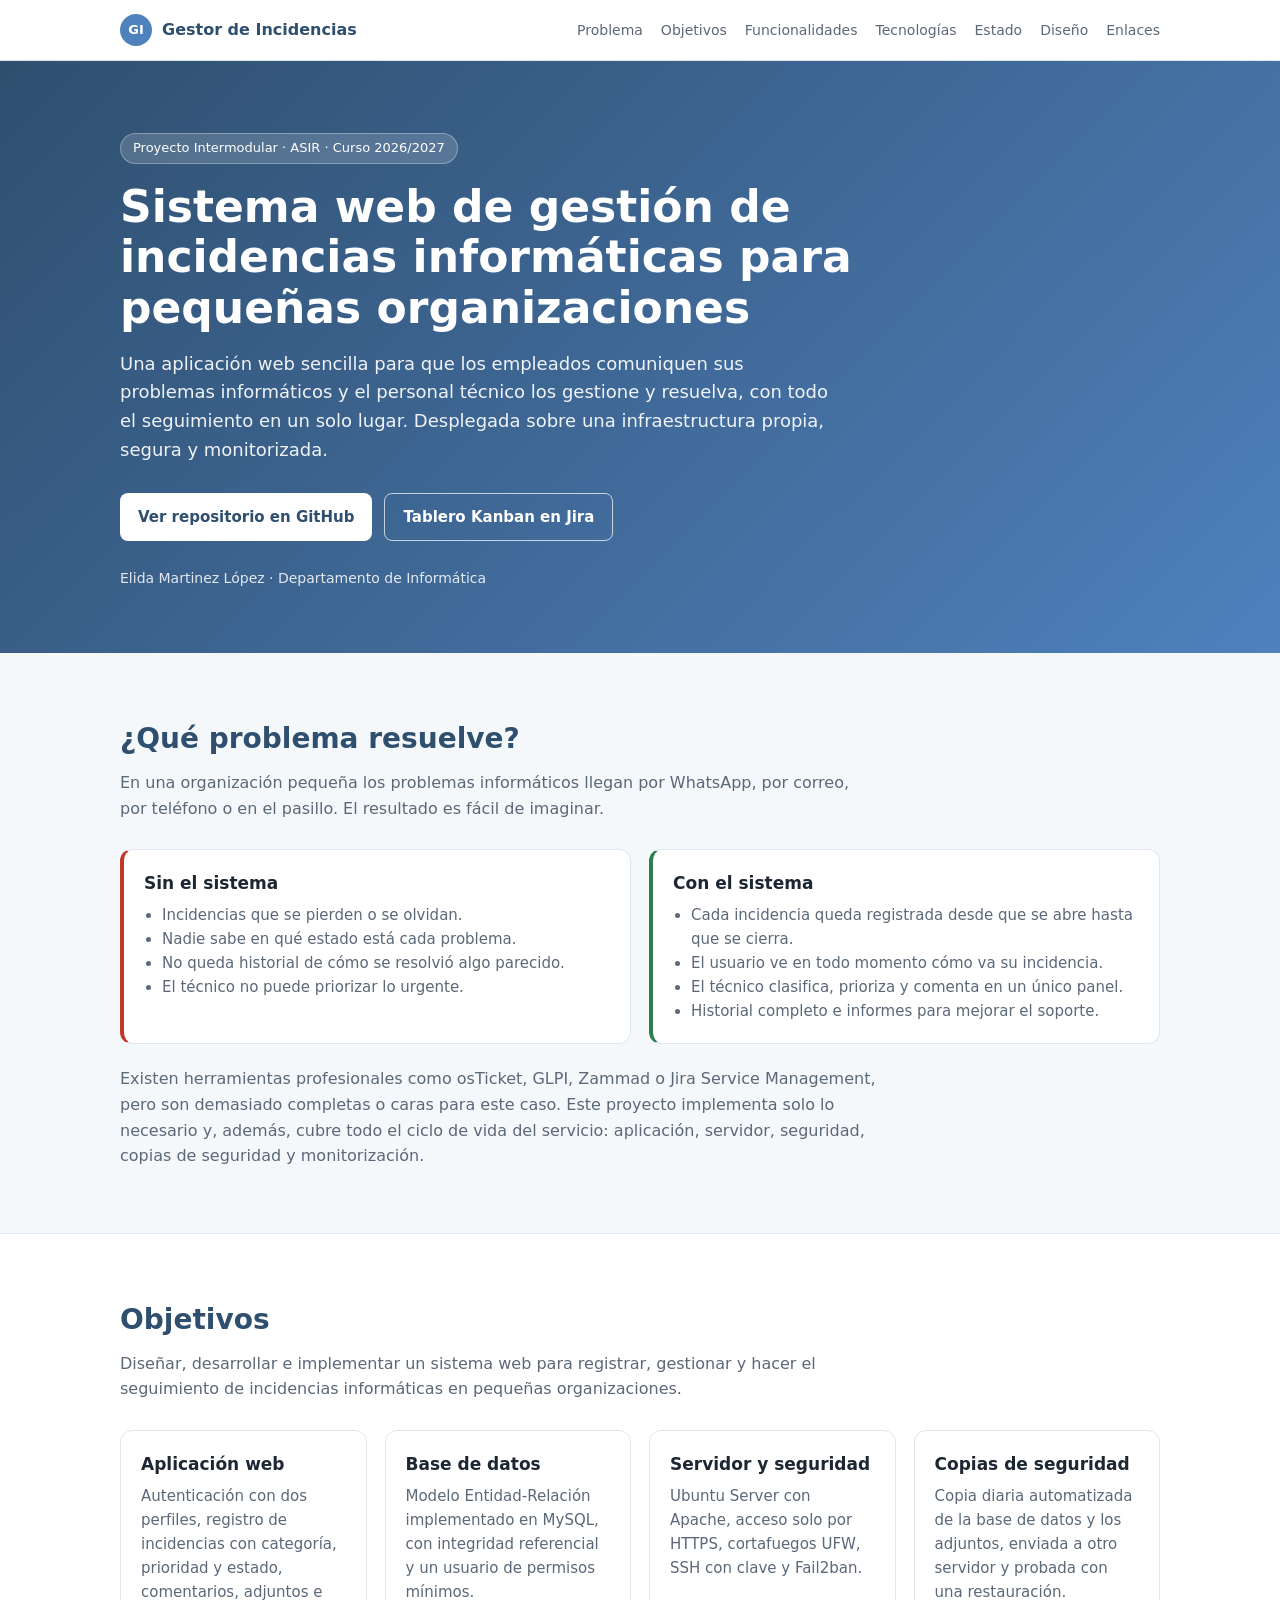
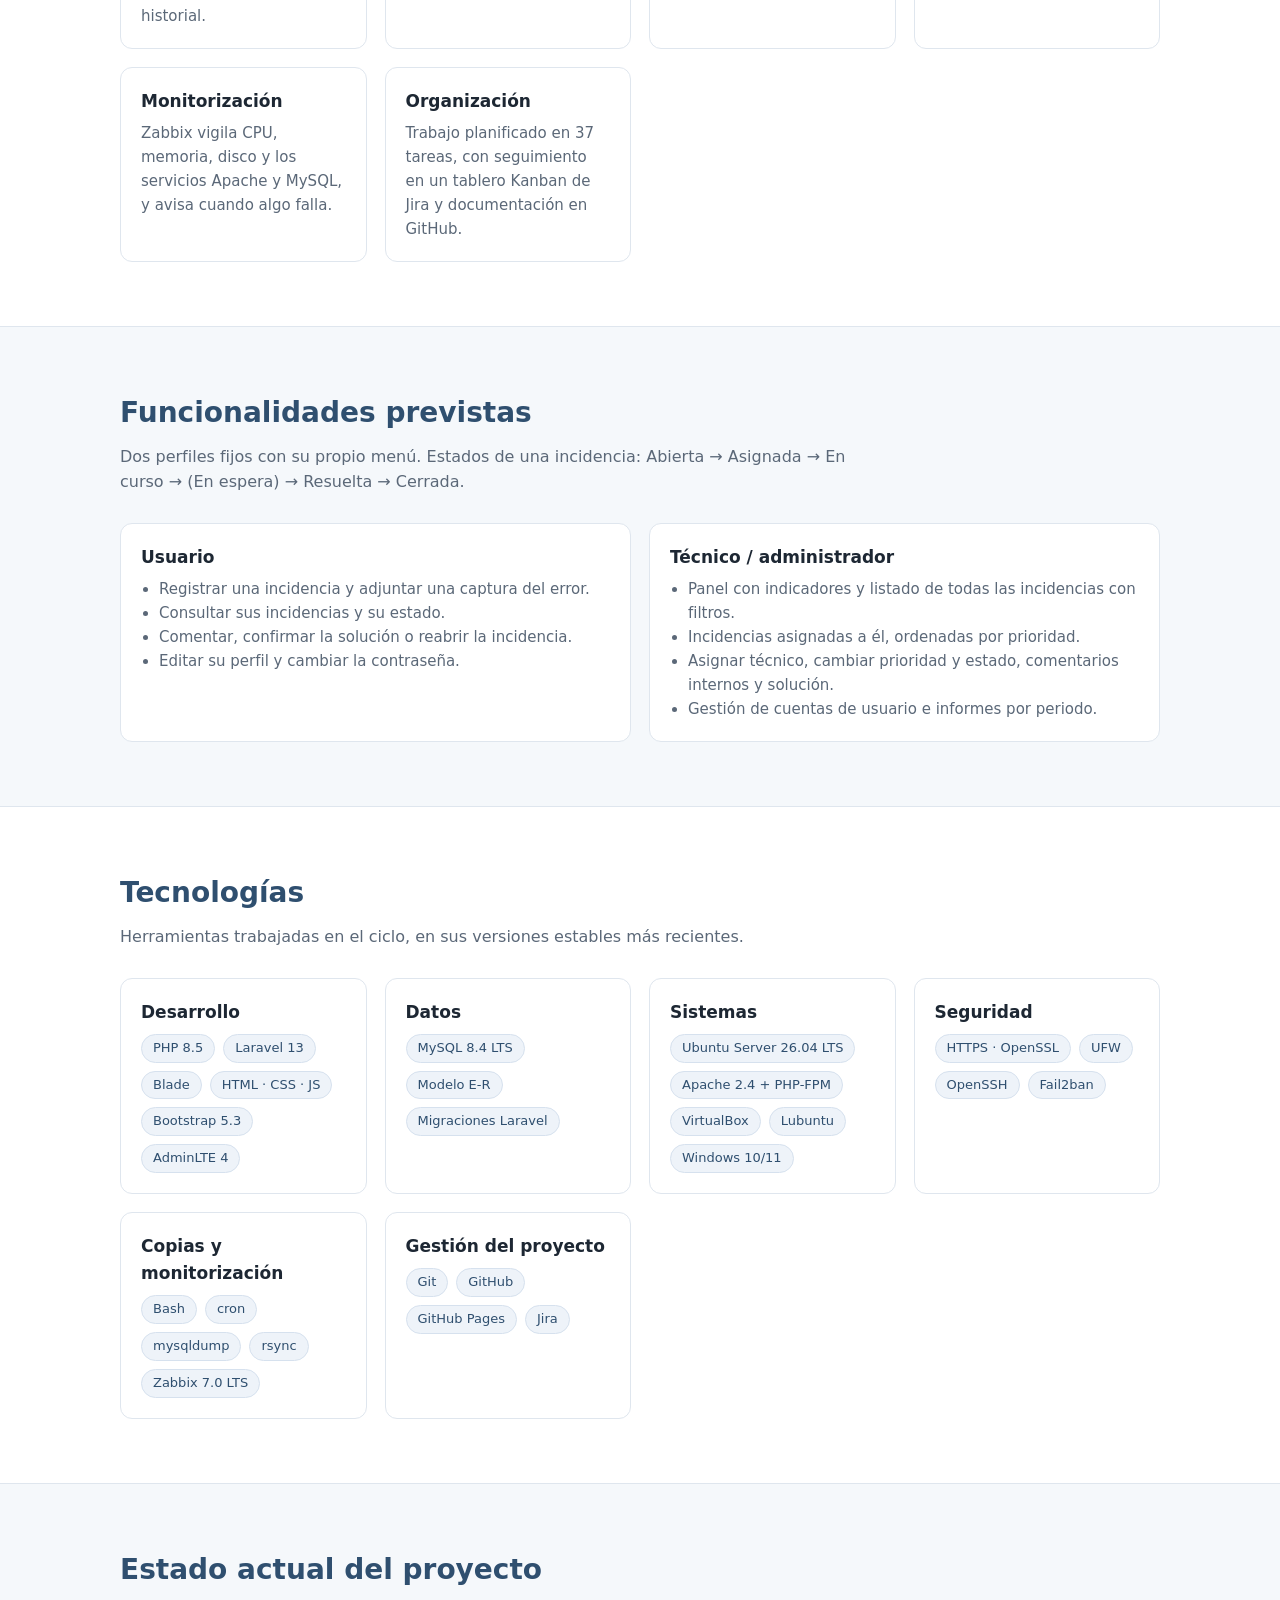
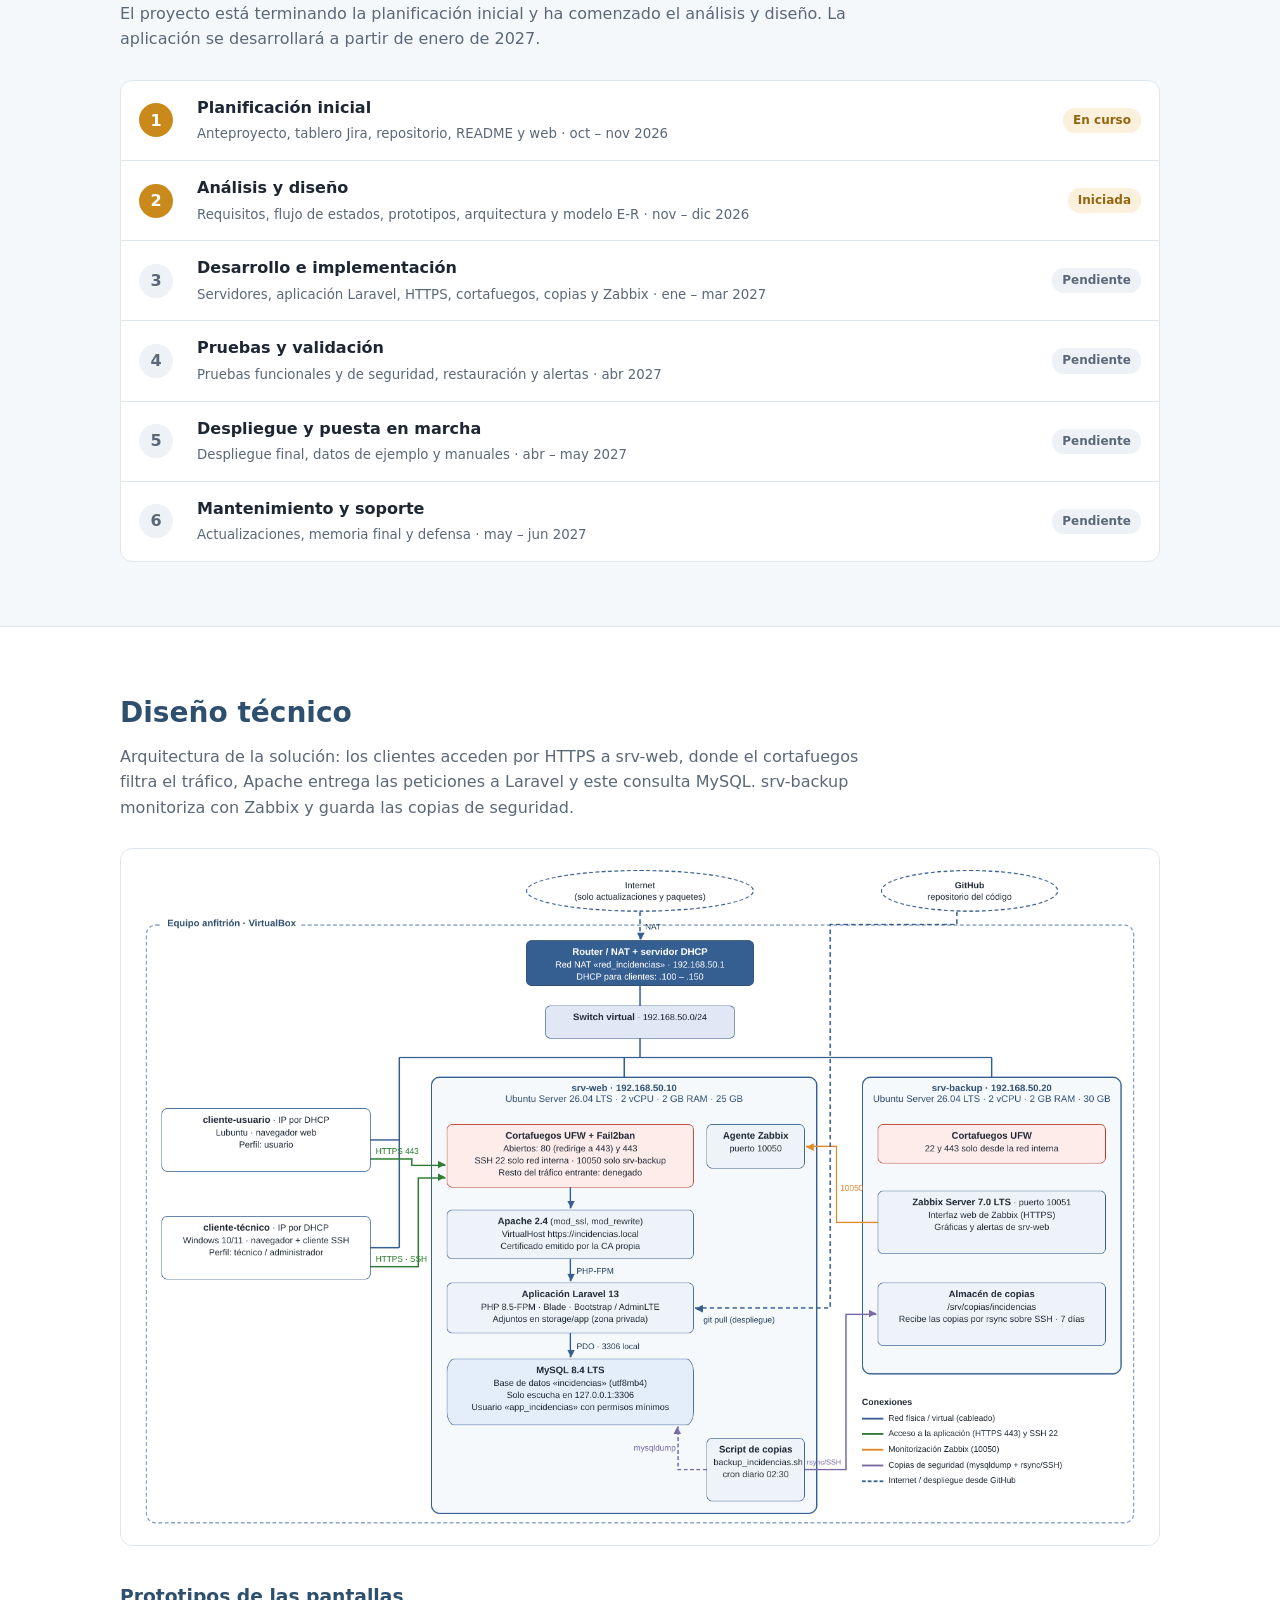
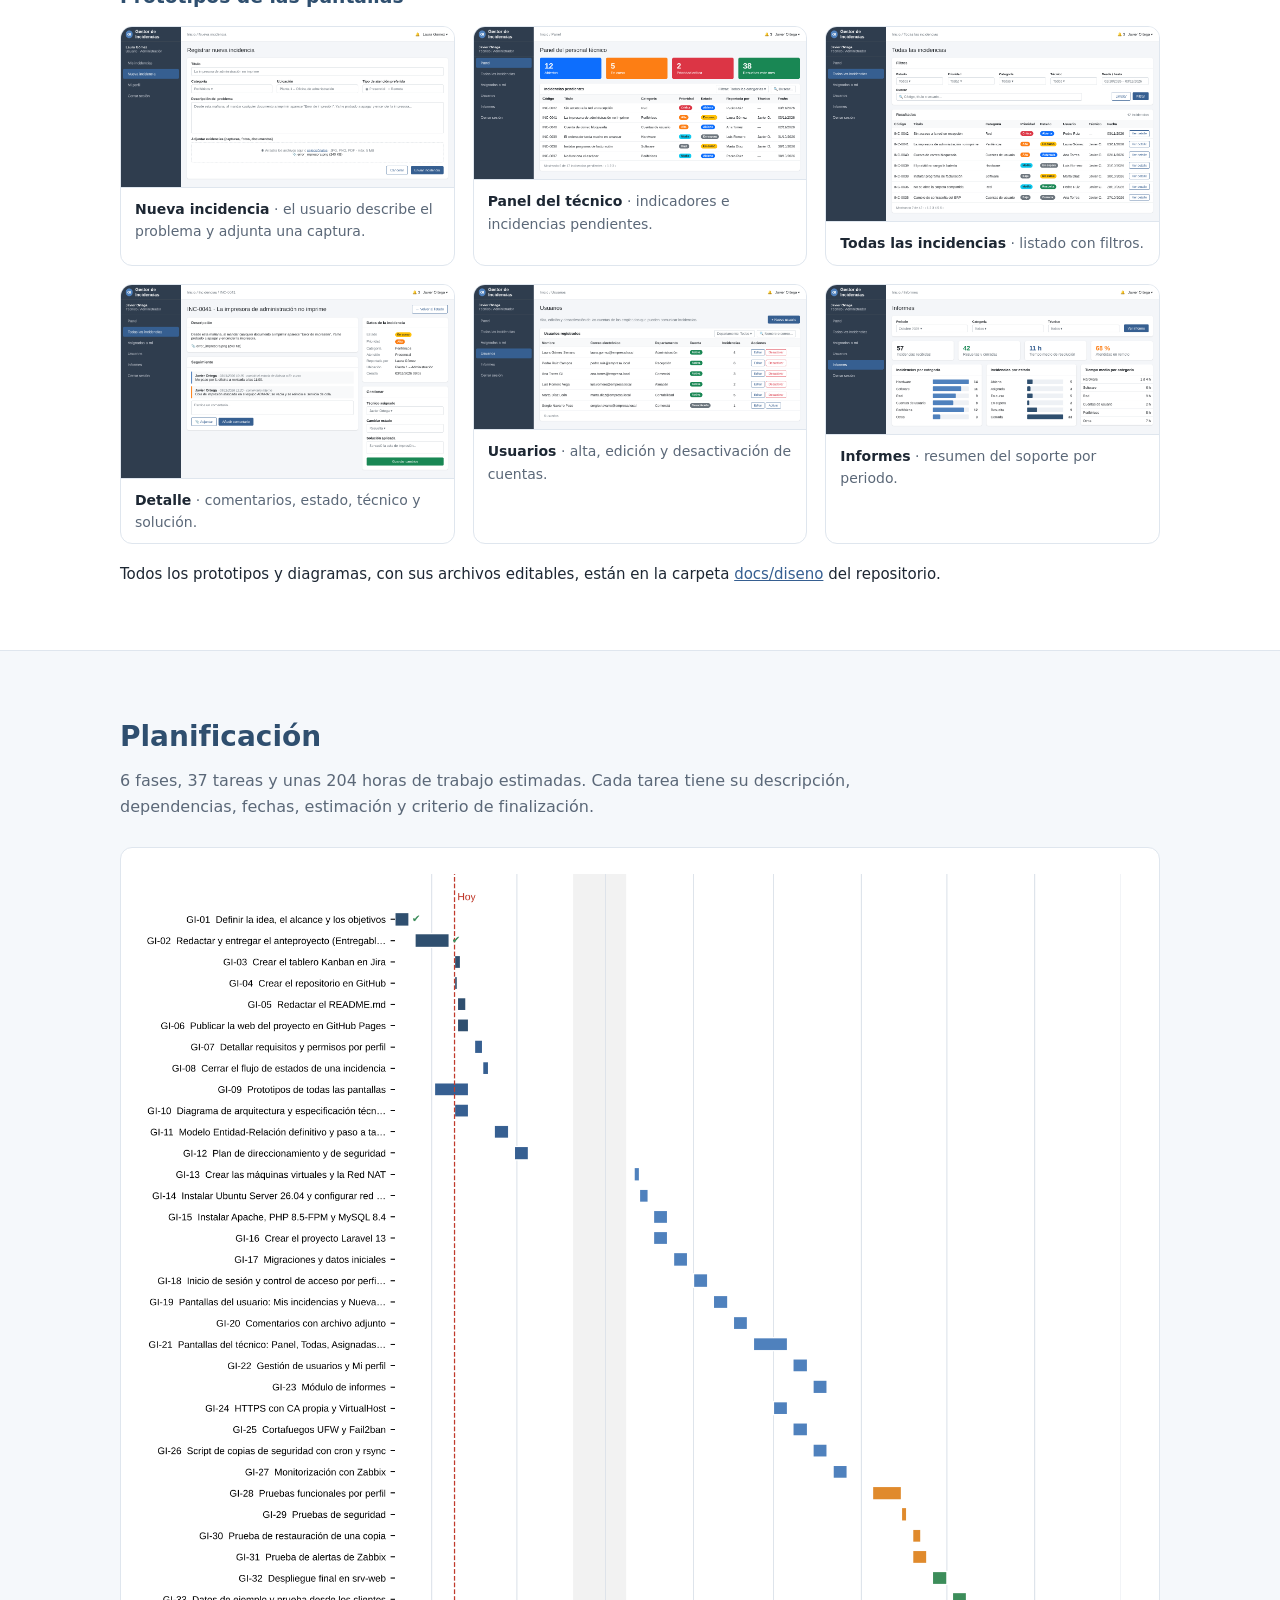
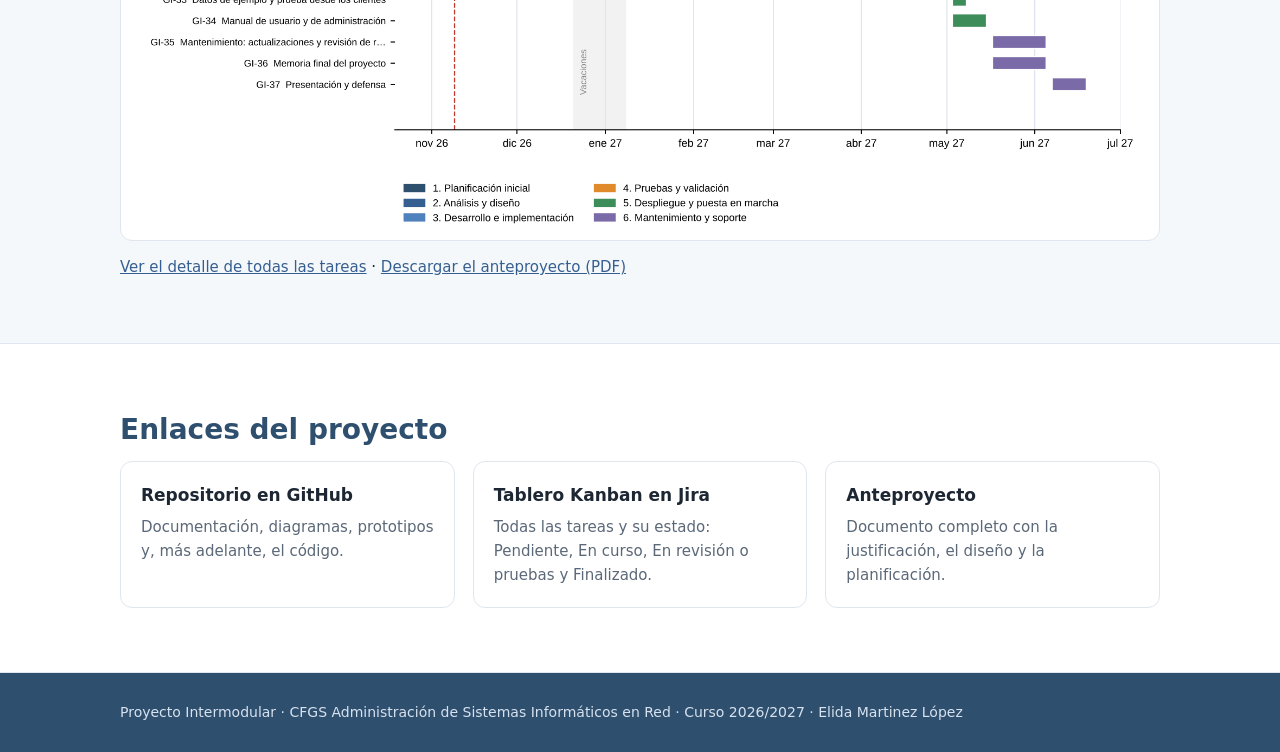
==== index.html @ 57946e58 "Documentación inicial del proyecto, README y página web" ====
<!doctype html>
<html lang="es">
<head>
<meta charset="utf-8">
<meta name="viewport" content="width=device-width, initial-scale=1">
<title>Gestor de Incidencias · Proyecto Intermodular ASIR</title>
<meta name="description" content="Sistema web de gestión de incidencias informáticas para pequeñas organizaciones. Proyecto Intermodular de ASIR de Elida Martinez López.">
<style>
:root{
  --ink:#1d2733; --muted:#5b6878; --line:#dfe6ee; --bg:#f5f8fb; --card:#fff;
  --brand:#2f4f6f; --brand2:#365f91; --accent:#4f81bd; --ok:#2e7d4f; --warn:#c98a1b;
}
*{box-sizing:border-box;margin:0;padding:0}
html{scroll-behavior:smooth}
body{font-family:"Segoe UI",system-ui,-apple-system,Roboto,Arial,sans-serif;color:var(--ink);background:var(--bg);line-height:1.6}
a{color:var(--brand2)}
.wrap{max-width:1080px;margin:0 auto;padding:0 20px}
header.top{position:sticky;top:0;z-index:10;background:rgba(255,255,255,.95);backdrop-filter:blur(6px);border-bottom:1px solid var(--line)}
header.top .wrap{display:flex;align-items:center;justify-content:space-between;height:60px;gap:16px}
.logo{display:flex;align-items:center;gap:10px;font-weight:700;color:var(--brand);text-decoration:none}
.logo span{width:32px;height:32px;border-radius:50%;background:var(--accent);color:#fff;display:grid;place-items:center;font-size:13px}
nav a{color:var(--muted);text-decoration:none;font-size:14px;margin-left:18px}
nav a:hover{color:var(--brand2)}
.hero{background:linear-gradient(135deg,var(--brand),var(--accent));color:#fff;padding:72px 0 64px}
.hero .tag{display:inline-block;background:rgba(255,255,255,.16);border:1px solid rgba(255,255,255,.3);padding:4px 12px;border-radius:20px;font-size:13px;margin-bottom:18px}
.hero h1{font-size:clamp(28px,4.5vw,44px);line-height:1.15;max-width:800px}
.hero p{font-size:18px;opacity:.92;max-width:720px;margin-top:16px}
.btns{display:flex;flex-wrap:wrap;gap:12px;margin-top:28px}
.btn{display:inline-flex;align-items:center;gap:8px;padding:11px 18px;border-radius:8px;font-weight:600;text-decoration:none;font-size:15px}
.btn.w{background:#fff;color:var(--brand)}
.btn.o{border:1.5px solid rgba(255,255,255,.7);color:#fff}
.meta{margin-top:26px;font-size:14px;opacity:.85}
section{padding:64px 0}
section.alt{background:#fff;border-top:1px solid var(--line);border-bottom:1px solid var(--line)}
h2{font-size:28px;color:var(--brand);margin-bottom:8px}
.lead{color:var(--muted);max-width:760px;margin-bottom:28px}
.grid{display:grid;gap:18px}
.g2{grid-template-columns:repeat(auto-fit,minmax(300px,1fr))}
.g3{grid-template-columns:repeat(auto-fit,minmax(240px,1fr))}
.card{background:var(--card);border:1px solid var(--line);border-radius:12px;padding:20px}
.card h3{font-size:17px;margin-bottom:6px;color:var(--ink)}
.card p,.card li{color:var(--muted);font-size:15px}
.card ul{padding-left:18px}
.prob{border-left:4px solid #c0392b}
.sol{border-left:4px solid var(--ok)}
.chips{display:flex;flex-wrap:wrap;gap:8px;margin-top:8px}
.chip{background:#eef3f9;border:1px solid #d6e1ee;color:var(--brand);border-radius:16px;padding:3px 11px;font-size:13px}
.status{display:flex;flex-direction:column;gap:0;border:1px solid var(--line);border-radius:12px;overflow:hidden;background:#fff}
.ph{display:grid;grid-template-columns:44px 1fr auto;gap:14px;align-items:center;padding:14px 18px;border-bottom:1px solid var(--line)}
.ph:last-child{border-bottom:0}
.ph .n{width:34px;height:34px;border-radius:50%;display:grid;place-items:center;font-weight:700;background:#eef1f5;color:var(--muted)}
.ph.done .n{background:var(--ok);color:#fff}
.ph.now .n{background:var(--warn);color:#fff}
.ph b{display:block}
.ph small{color:var(--muted)}
.badge{font-size:12px;font-weight:600;padding:3px 10px;border-radius:12px;background:#eef1f5;color:var(--muted);white-space:nowrap}
.ph.done .badge{background:#e3f3ea;color:var(--ok)}
.ph.now .badge{background:#fbf0dc;color:#94650f}
.shots{display:grid;grid-template-columns:repeat(auto-fit,minmax(300px,1fr));gap:18px}
.shot{background:#fff;border:1px solid var(--line);border-radius:12px;overflow:hidden}
.shot img{width:100%;display:block;border-bottom:1px solid var(--line)}
.shot p{padding:10px 14px;font-size:14px;color:var(--muted)}
.shot b{color:var(--ink)}
.diagram{background:#fff;border:1px solid var(--line);border-radius:12px;padding:12px}
.diagram img{width:100%;display:block}
table{width:100%;border-collapse:collapse;background:#fff;border:1px solid var(--line);border-radius:12px;overflow:hidden;font-size:14px}
th,td{text-align:left;padding:10px 12px;border-bottom:1px solid var(--line);vertical-align:top}
th{background:var(--brand2);color:#fff;font-weight:600}
.tbl{overflow-x:auto}
.links{display:grid;grid-template-columns:repeat(auto-fit,minmax(240px,1fr));gap:18px}
.links a.card{text-decoration:none;transition:transform .15s,box-shadow .15s}
.links a.card:hover{transform:translateY(-2px);box-shadow:0 6px 18px rgba(47,79,111,.12)}
footer{background:var(--brand);color:#d7e2ef;padding:28px 0;font-size:14px}
@media (max-width:640px){nav{display:none} .ph{grid-template-columns:38px 1fr} .ph .badge{grid-column:2}}
</style>
</head>
<body>

<header class="top"><div class="wrap">
  <a class="logo" href="#"><span>GI</span>Gestor de Incidencias</a>
  <nav><a href="#problema">Problema</a><a href="#objetivos">Objetivos</a><a href="#funcionalidades">Funcionalidades</a><a href="#tecnologias">Tecnologías</a><a href="#estado">Estado</a><a href="#diseno">Diseño</a><a href="#enlaces">Enlaces</a></nav>
</div></header>

<div class="hero"><div class="wrap">
  <div class="tag">Proyecto Intermodular · ASIR · Curso 2026/2027</div>
  <h1>Sistema web de gestión de incidencias informáticas para pequeñas organizaciones</h1>
  <p>Una aplicación web sencilla para que los empleados comuniquen sus problemas informáticos y el personal técnico los gestione y resuelva, con todo el seguimiento en un solo lugar. Desplegada sobre una infraestructura propia, segura y monitorizada.</p>
  <div class="btns">
    <a class="btn w" href="https://github.com/elimartinezlopez/gestor-incidencias">Ver repositorio en GitHub</a>
    <a class="btn o" href="https://iestriana-team-phdb80bn.atlassian.net/jira/software/projects/KAN/boards/1">Tablero Kanban en Jira</a>
  </div>
  <div class="meta">Elida Martinez López · Departamento de Informática</div>
</div></div>

<section id="problema"><div class="wrap">
  <h2>¿Qué problema resuelve?</h2>
  <p class="lead">En una organización pequeña los problemas informáticos llegan por WhatsApp, por correo, por teléfono o en el pasillo. El resultado es fácil de imaginar.</p>
  <div class="grid g2">
    <div class="card prob"><h3>Sin el sistema</h3><ul>
      <li>Incidencias que se pierden o se olvidan.</li>
      <li>Nadie sabe en qué estado está cada problema.</li>
      <li>No queda historial de cómo se resolvió algo parecido.</li>
      <li>El técnico no puede priorizar lo urgente.</li></ul></div>
    <div class="card sol"><h3>Con el sistema</h3><ul>
      <li>Cada incidencia queda registrada desde que se abre hasta que se cierra.</li>
      <li>El usuario ve en todo momento cómo va su incidencia.</li>
      <li>El técnico clasifica, prioriza y comenta en un único panel.</li>
      <li>Historial completo e informes para mejorar el soporte.</li></ul></div>
  </div>
  <p class="lead" style="margin-top:22px;margin-bottom:0">Existen herramientas profesionales como osTicket, GLPI, Zammad o Jira Service Management, pero son demasiado completas o caras para este caso. Este proyecto implementa solo lo necesario y, además, cubre todo el ciclo de vida del servicio: aplicación, servidor, seguridad, copias de seguridad y monitorización.</p>
</div></section>

<section id="objetivos" class="alt"><div class="wrap">
  <h2>Objetivos</h2>
  <p class="lead">Diseñar, desarrollar e implementar un sistema web para registrar, gestionar y hacer el seguimiento de incidencias informáticas en pequeñas organizaciones.</p>
  <div class="grid g3">
    <div class="card"><h3>Aplicación web</h3><p>Autenticación con dos perfiles, registro de incidencias con categoría, prioridad y estado, comentarios, adjuntos e historial.</p></div>
    <div class="card"><h3>Base de datos</h3><p>Modelo Entidad-Relación implementado en MySQL, con integridad referencial y un usuario de permisos mínimos.</p></div>
    <div class="card"><h3>Servidor y seguridad</h3><p>Ubuntu Server con Apache, acceso solo por HTTPS, cortafuegos UFW, SSH con clave y Fail2ban.</p></div>
    <div class="card"><h3>Copias de seguridad</h3><p>Copia diaria automatizada de la base de datos y los adjuntos, enviada a otro servidor y probada con una restauración.</p></div>
    <div class="card"><h3>Monitorización</h3><p>Zabbix vigila CPU, memoria, disco y los servicios Apache y MySQL, y avisa cuando algo falla.</p></div>
    <div class="card"><h3>Organización</h3><p>Trabajo planificado en 37 tareas, con seguimiento en un tablero Kanban de Jira y documentación en GitHub.</p></div>
  </div>
</div></section>

<section id="funcionalidades"><div class="wrap">
  <h2>Funcionalidades previstas</h2>
  <p class="lead">Dos perfiles fijos con su propio menú. Estados de una incidencia: Abierta → Asignada → En curso → (En espera) → Resuelta → Cerrada.</p>
  <div class="grid g2">
    <div class="card"><h3>Usuario</h3><ul>
      <li>Registrar una incidencia y adjuntar una captura del error.</li>
      <li>Consultar sus incidencias y su estado.</li>
      <li>Comentar, confirmar la solución o reabrir la incidencia.</li>
      <li>Editar su perfil y cambiar la contraseña.</li></ul></div>
    <div class="card"><h3>Técnico / administrador</h3><ul>
      <li>Panel con indicadores y listado de todas las incidencias con filtros.</li>
      <li>Incidencias asignadas a él, ordenadas por prioridad.</li>
      <li>Asignar técnico, cambiar prioridad y estado, comentarios internos y solución.</li>
      <li>Gestión de cuentas de usuario e informes por periodo.</li></ul></div>
  </div>
</div></section>

<section id="tecnologias" class="alt"><div class="wrap">
  <h2>Tecnologías</h2>
  <p class="lead">Herramientas trabajadas en el ciclo, en sus versiones estables más recientes.</p>
  <div class="grid g3">
    <div class="card"><h3>Desarrollo</h3><div class="chips"><span class="chip">PHP 8.5</span><span class="chip">Laravel 13</span><span class="chip">Blade</span><span class="chip">HTML · CSS · JS</span><span class="chip">Bootstrap 5.3</span><span class="chip">AdminLTE 4</span></div></div>
    <div class="card"><h3>Datos</h3><div class="chips"><span class="chip">MySQL 8.4 LTS</span><span class="chip">Modelo E-R</span><span class="chip">Migraciones Laravel</span></div></div>
    <div class="card"><h3>Sistemas</h3><div class="chips"><span class="chip">Ubuntu Server 26.04 LTS</span><span class="chip">Apache 2.4 + PHP-FPM</span><span class="chip">VirtualBox</span><span class="chip">Lubuntu</span><span class="chip">Windows 10/11</span></div></div>
    <div class="card"><h3>Seguridad</h3><div class="chips"><span class="chip">HTTPS · OpenSSL</span><span class="chip">UFW</span><span class="chip">OpenSSH</span><span class="chip">Fail2ban</span></div></div>
    <div class="card"><h3>Copias y monitorización</h3><div class="chips"><span class="chip">Bash</span><span class="chip">cron</span><span class="chip">mysqldump</span><span class="chip">rsync</span><span class="chip">Zabbix 7.0 LTS</span></div></div>
    <div class="card"><h3>Gestión del proyecto</h3><div class="chips"><span class="chip">Git</span><span class="chip">GitHub</span><span class="chip">GitHub Pages</span><span class="chip">Jira</span></div></div>
  </div>
</div></section>

<section id="estado"><div class="wrap">
  <h2>Estado actual del proyecto</h2>
  <p class="lead">El proyecto está terminando la planificación inicial y ha comenzado el análisis y diseño. La aplicación se desarrollará a partir de enero de 2027.</p>
  <div class="status">
    <div class="ph now"><div class="n">1</div><div><b>Planificación inicial</b><small>Anteproyecto, tablero Jira, repositorio, README y web · oct – nov 2026</small></div><span class="badge">En curso</span></div>
    <div class="ph now"><div class="n">2</div><div><b>Análisis y diseño</b><small>Requisitos, flujo de estados, prototipos, arquitectura y modelo E-R · nov – dic 2026</small></div><span class="badge">Iniciada</span></div>
    <div class="ph"><div class="n">3</div><div><b>Desarrollo e implementación</b><small>Servidores, aplicación Laravel, HTTPS, cortafuegos, copias y Zabbix · ene – mar 2027</small></div><span class="badge">Pendiente</span></div>
    <div class="ph"><div class="n">4</div><div><b>Pruebas y validación</b><small>Pruebas funcionales y de seguridad, restauración y alertas · abr 2027</small></div><span class="badge">Pendiente</span></div>
    <div class="ph"><div class="n">5</div><div><b>Despliegue y puesta en marcha</b><small>Despliegue final, datos de ejemplo y manuales · abr – may 2027</small></div><span class="badge">Pendiente</span></div>
    <div class="ph"><div class="n">6</div><div><b>Mantenimiento y soporte</b><small>Actualizaciones, memoria final y defensa · may – jun 2027</small></div><span class="badge">Pendiente</span></div>
  </div>
</div></section>

<section id="diseno" class="alt"><div class="wrap">
  <h2>Diseño técnico</h2>
  <p class="lead">Arquitectura de la solución: los clientes acceden por HTTPS a srv-web, donde el cortafuegos filtra el tráfico, Apache entrega las peticiones a Laravel y este consulta MySQL. srv-backup monitoriza con Zabbix y guarda las copias de seguridad.</p>
  <div class="diagram"><a href="docs/diseno/diagramas/arquitectura.png"><img src="docs/diseno/diagramas/arquitectura.png" alt="Diagrama de arquitectura e infraestructura del proyecto" loading="lazy"></a></div>

  <h3 style="margin:36px 0 14px;color:var(--brand)">Prototipos de las pantallas</h3>
  <div class="shots">
    <div class="shot"><img src="docs/diseno/prototipos/03-usuario-nueva-incidencia.png" alt="Nueva incidencia" loading="lazy"><p><b>Nueva incidencia</b> · el usuario describe el problema y adjunta una captura.</p></div>
    <div class="shot"><img src="docs/diseno/prototipos/05-tecnico-panel.png" alt="Panel del técnico" loading="lazy"><p><b>Panel del técnico</b> · indicadores e incidencias pendientes.</p></div>
    <div class="shot"><img src="docs/diseno/prototipos/06-tecnico-todas-las-incidencias.png" alt="Todas las incidencias" loading="lazy"><p><b>Todas las incidencias</b> · listado con filtros.</p></div>
    <div class="shot"><img src="docs/diseno/prototipos/07-tecnico-detalle-incidencia.png" alt="Detalle de una incidencia" loading="lazy"><p><b>Detalle</b> · comentarios, estado, técnico y solución.</p></div>
    <div class="shot"><img src="docs/diseno/prototipos/09-tecnico-usuarios.png" alt="Usuarios" loading="lazy"><p><b>Usuarios</b> · alta, edición y desactivación de cuentas.</p></div>
    <div class="shot"><img src="docs/diseno/prototipos/10-tecnico-informes.png" alt="Informes" loading="lazy"><p><b>Informes</b> · resumen del soporte por periodo.</p></div>
  </div>
  <p style="margin-top:18px;font-size:15px">Todos los prototipos y diagramas, con sus archivos editables, están en la carpeta <a href="https://github.com/elimartinezlopez/gestor-incidencias/tree/main/docs/diseno">docs/diseno</a> del repositorio.</p>
</div></section>

<section id="planificacion"><div class="wrap">
  <h2>Planificación</h2>
  <p class="lead">6 fases, 37 tareas y unas 204 horas de trabajo estimadas. Cada tarea tiene su descripción, dependencias, fechas, estimación y criterio de finalización.</p>
  <div class="diagram"><img src="docs/planificacion/cronograma.png" alt="Cronograma de las tareas del proyecto" loading="lazy"></div>
  <p style="margin-top:14px;font-size:15px"><a href="https://github.com/elimartinezlopez/gestor-incidencias/blob/main/docs/planificacion/tareas.md">Ver el detalle de todas las tareas</a> · <a href="docs/Anteproyecto.pdf">Descargar el anteproyecto (PDF)</a></p>
</div></section>

<section id="enlaces" class="alt"><div class="wrap">
  <h2>Enlaces del proyecto</h2>
  <div class="links">
    <a class="card" href="https://github.com/elimartinezlopez/gestor-incidencias"><h3>Repositorio en GitHub</h3><p>Documentación, diagramas, prototipos y, más adelante, el código.</p></a>
    <a class="card" href="https://iestriana-team-phdb80bn.atlassian.net/jira/software/projects/KAN/boards/1"><h3>Tablero Kanban en Jira</h3><p>Todas las tareas y su estado: Pendiente, En curso, En revisión o pruebas y Finalizado.</p></a>
    <a class="card" href="docs/Anteproyecto.pdf"><h3>Anteproyecto</h3><p>Documento completo con la justificación, el diseño y la planificación.</p></a>
  </div>
</div></section>

<footer><div class="wrap">Proyecto Intermodular · CFGS Administración de Sistemas Informáticos en Red · Curso 2026/2027 · Elida Martinez López</div></footer>
</body>
</html>
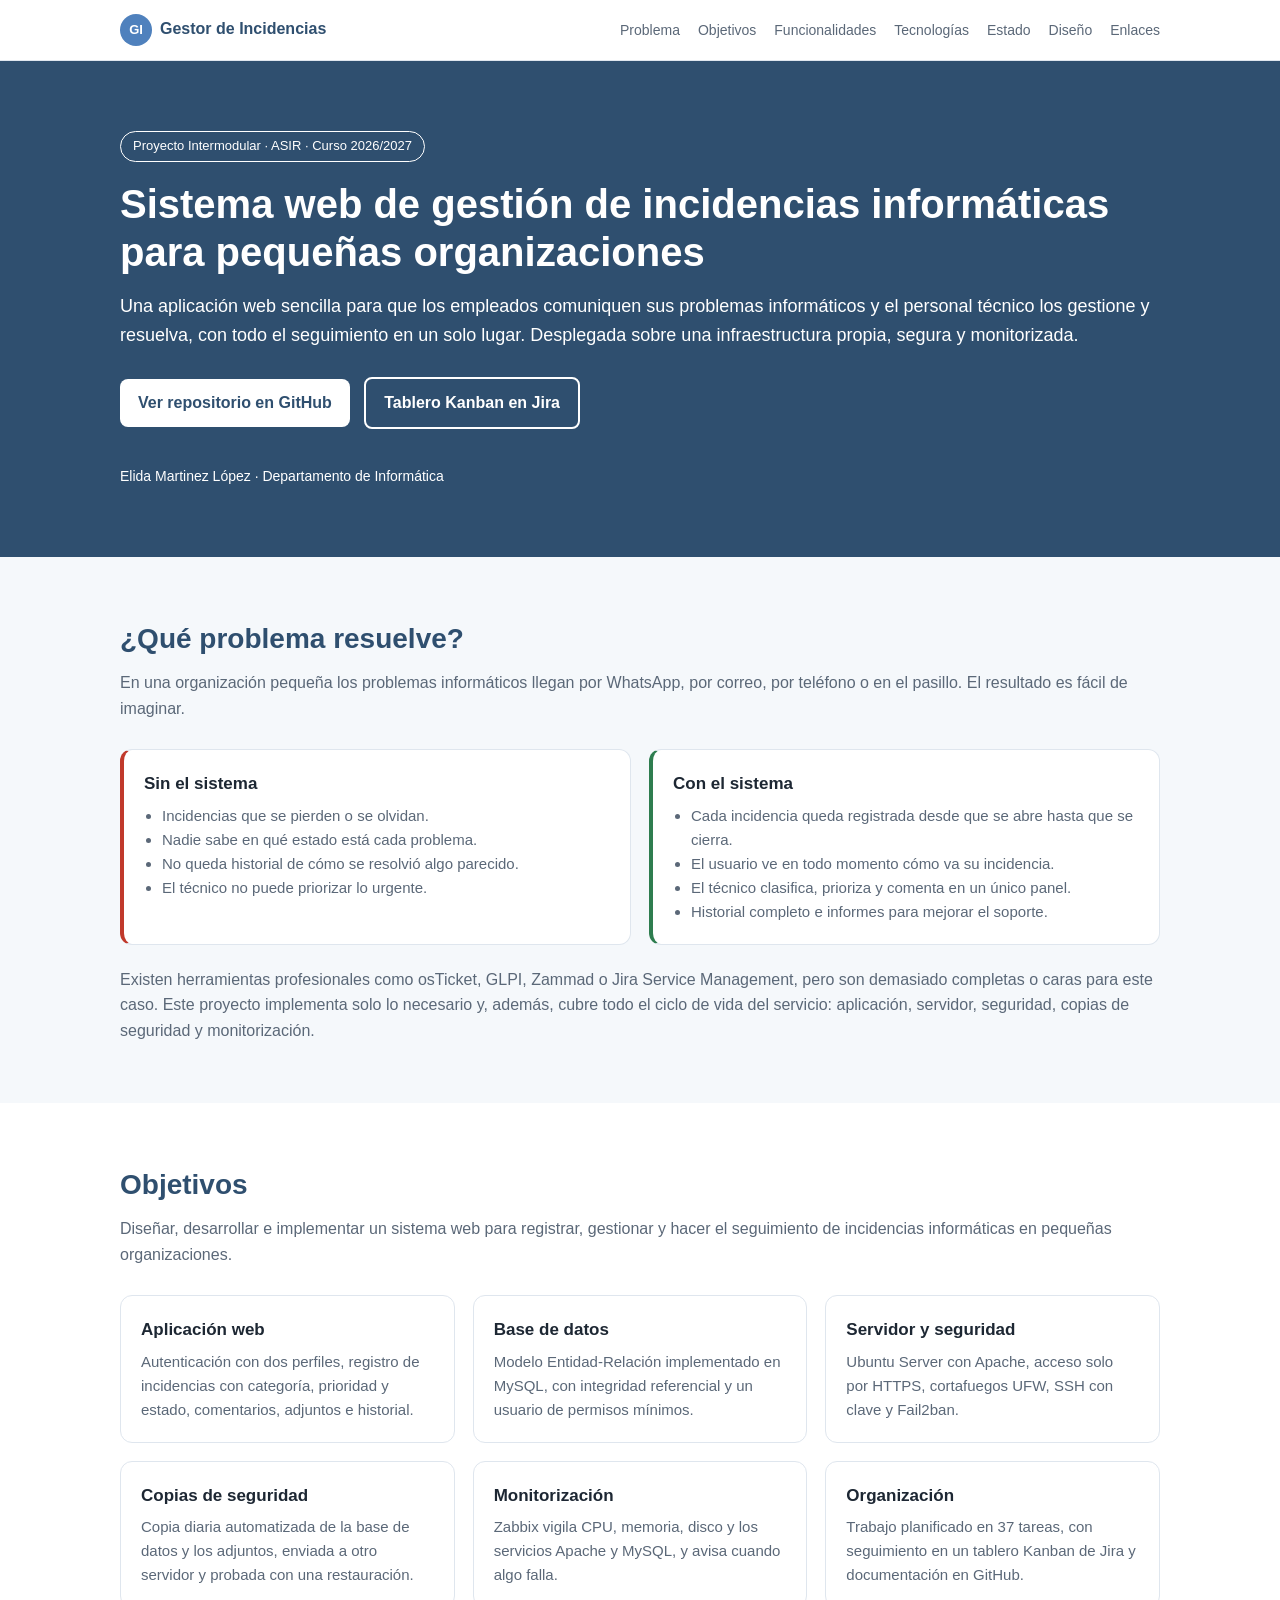
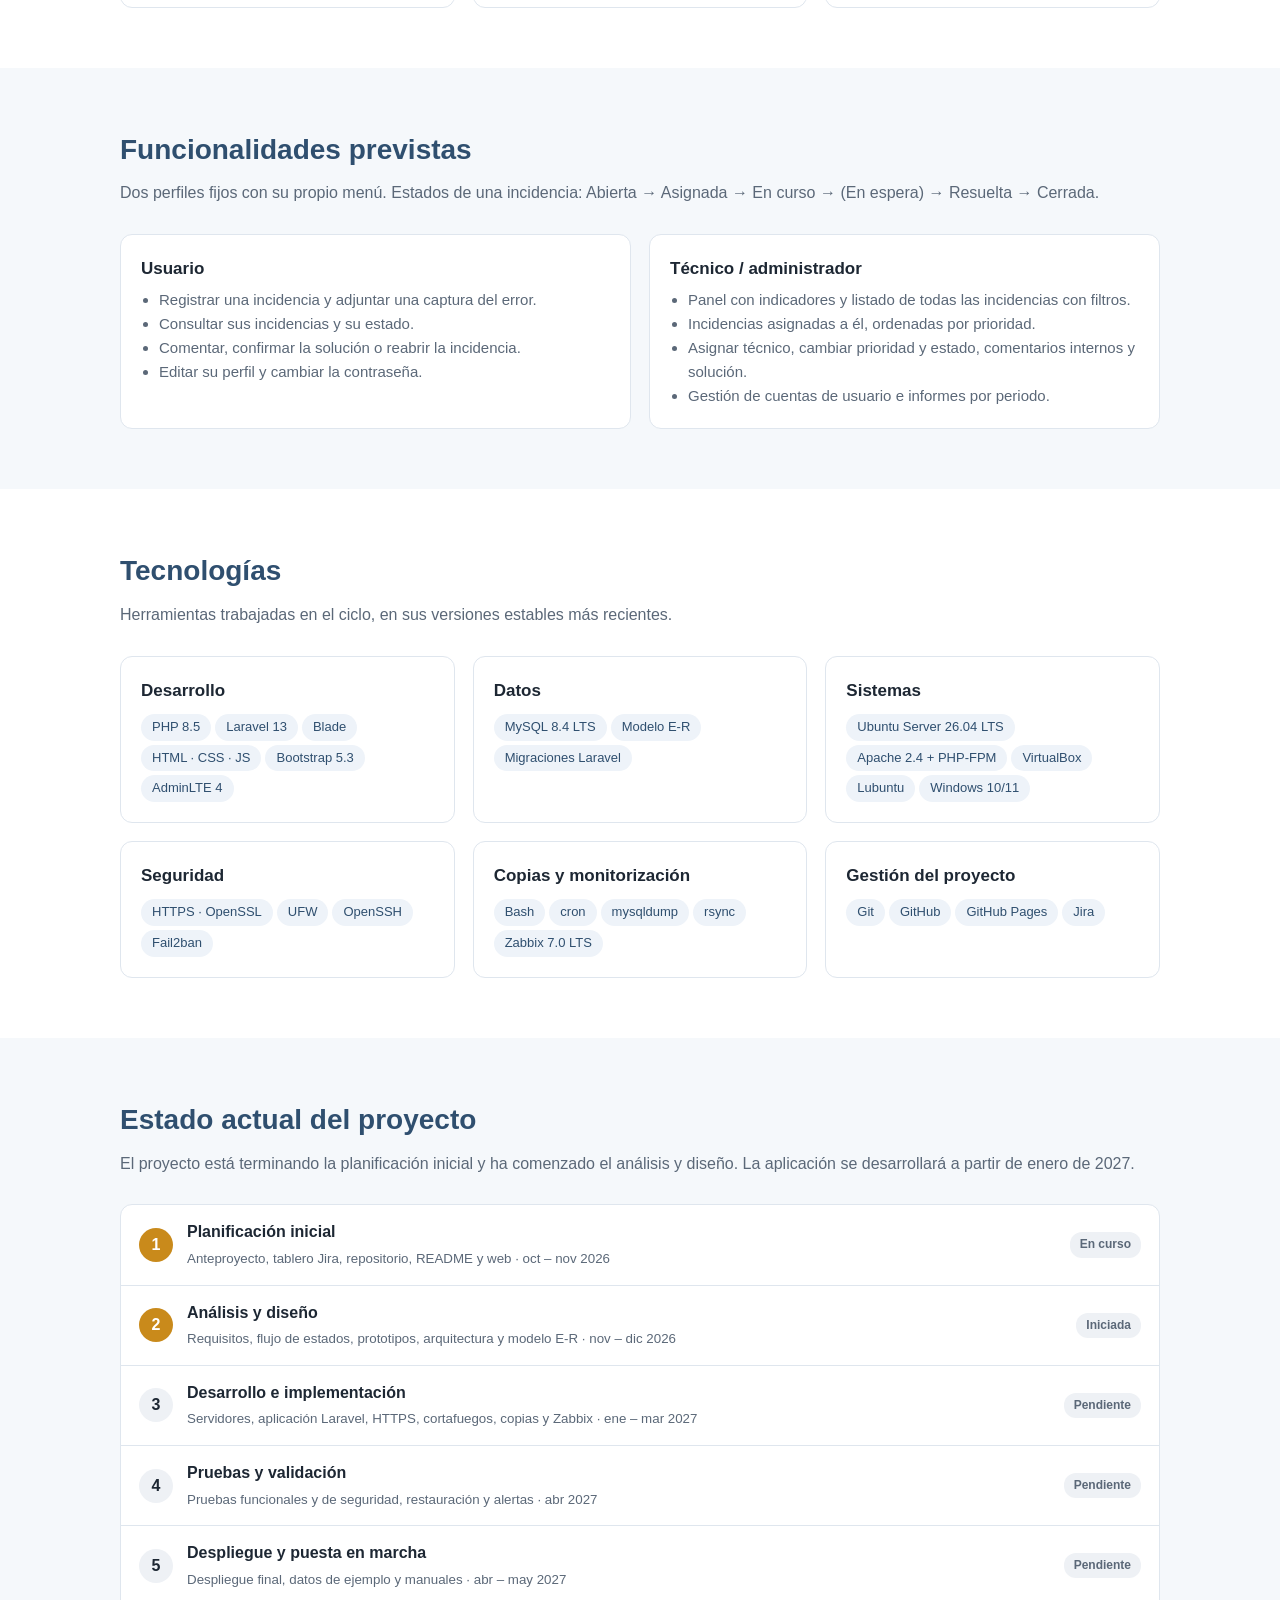
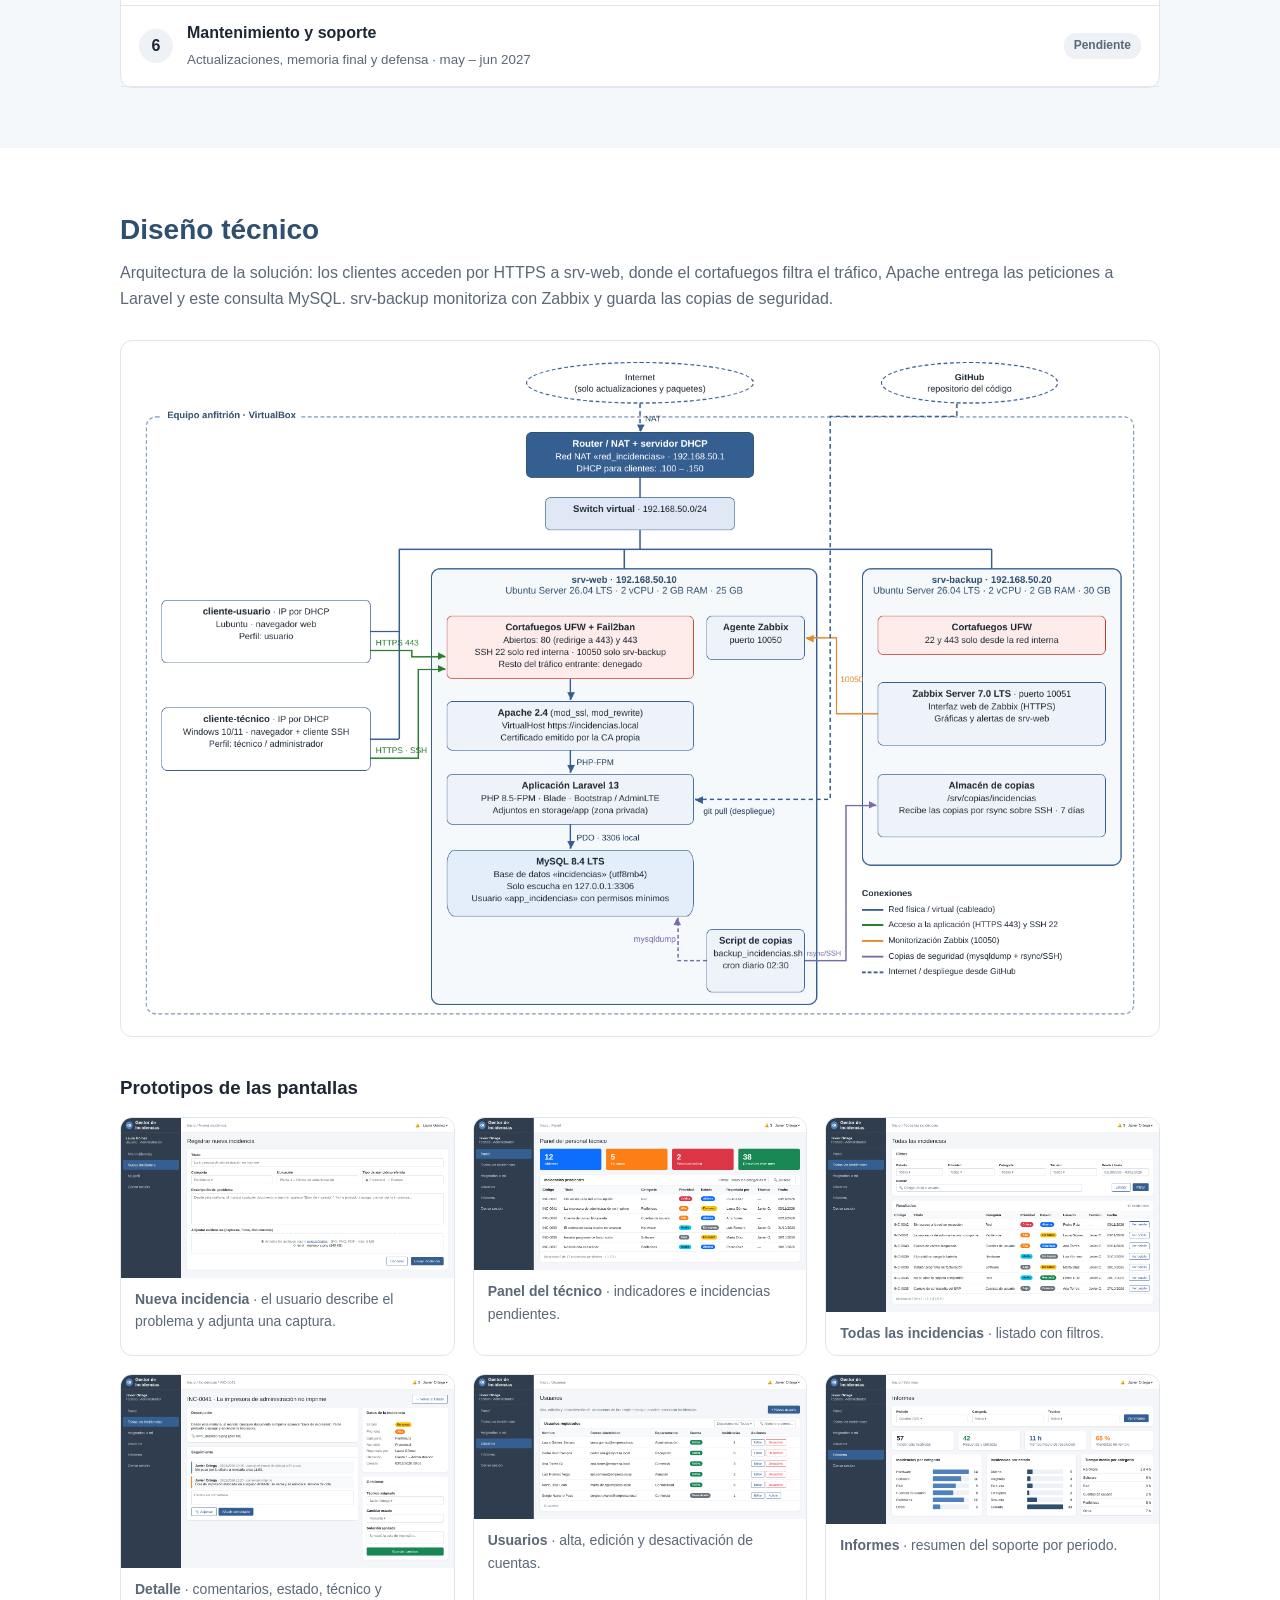
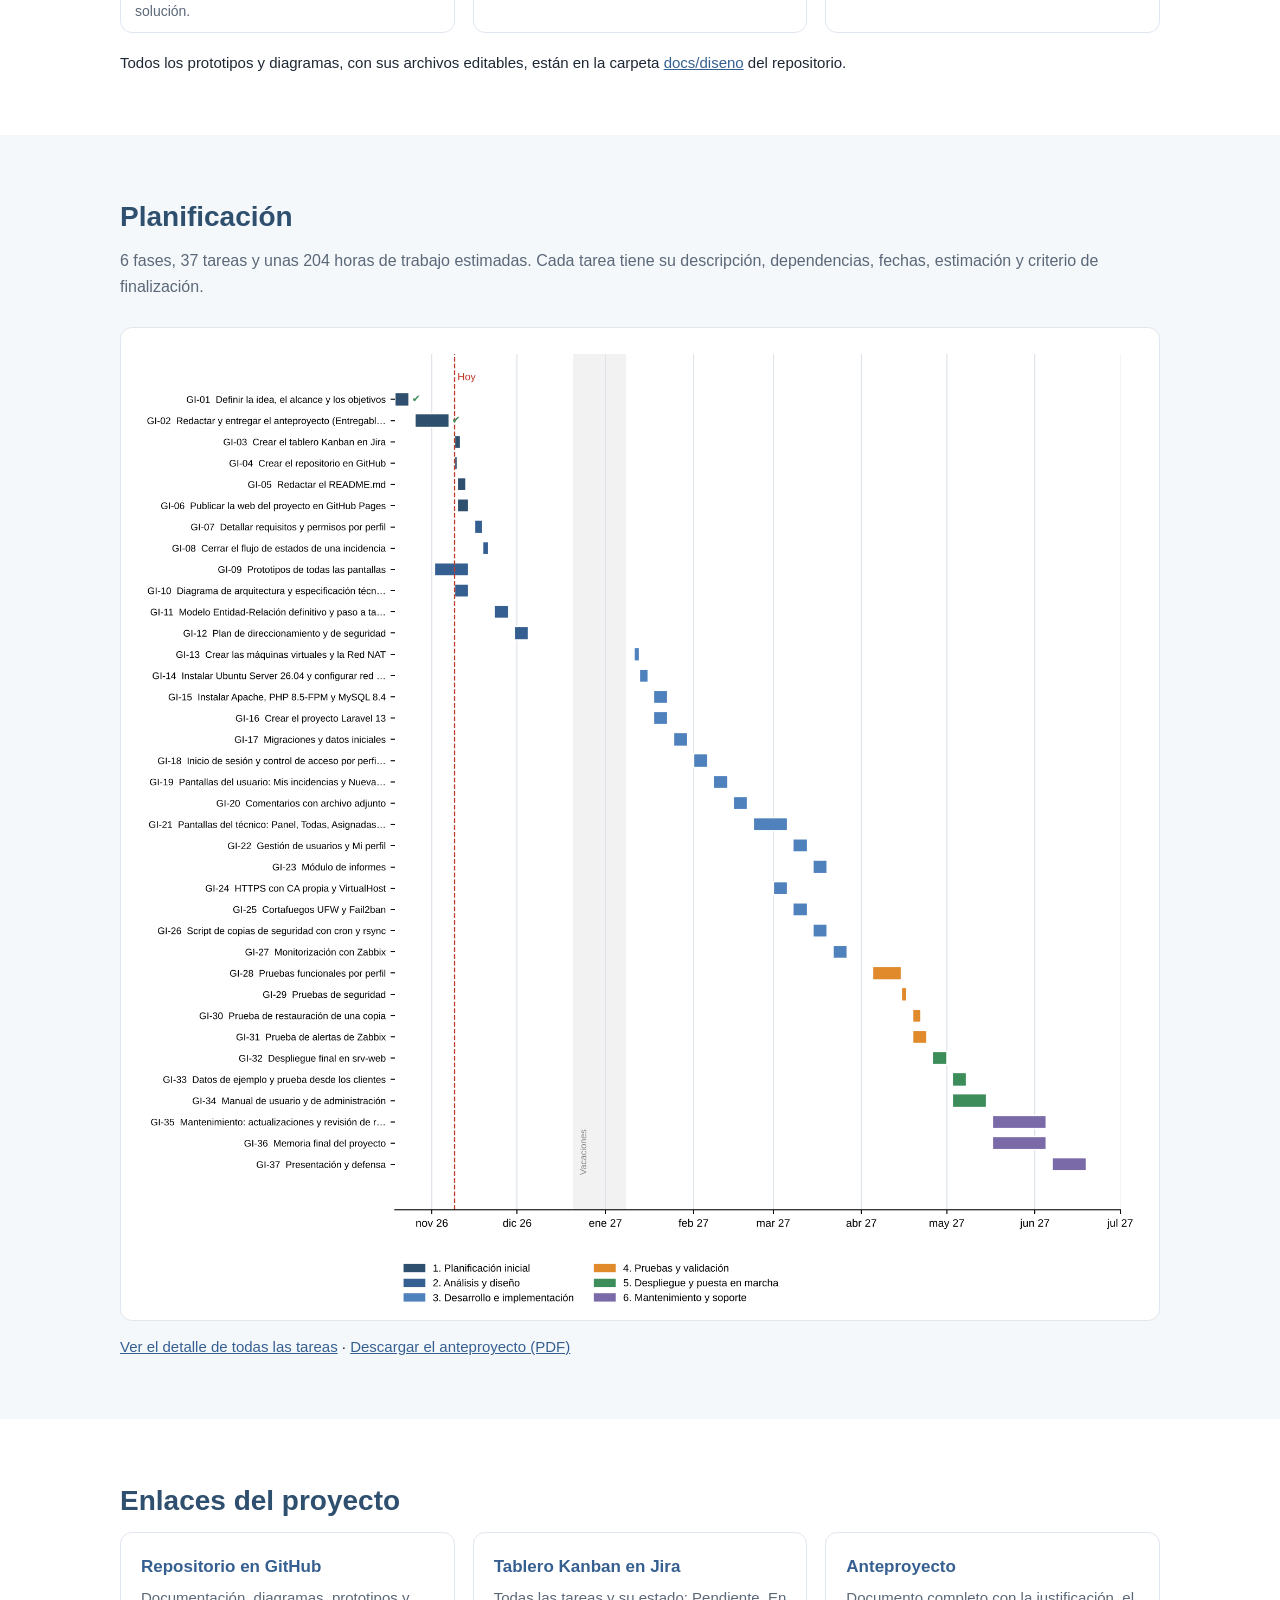
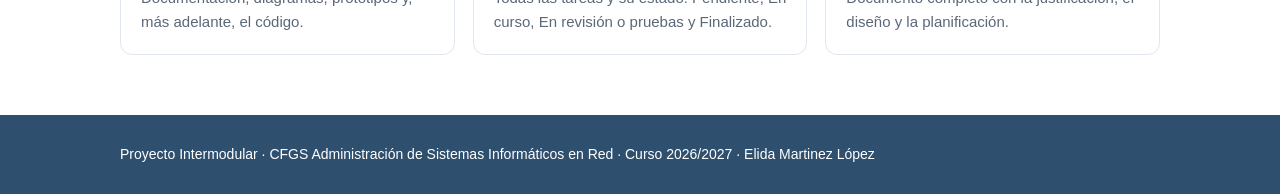
==== commit 834daf44: "Separar el CSS en style.css" ====
--- a/index.html
+++ b/index.html
@@ -5,74 +5,7 @@
 <meta name="viewport" content="width=device-width, initial-scale=1">
 <title>Gestor de Incidencias · Proyecto Intermodular ASIR</title>
 <meta name="description" content="Sistema web de gestión de incidencias informáticas para pequeñas organizaciones. Proyecto Intermodular de ASIR de Elida Martinez López.">
-<style>
-:root{
-  --ink:#1d2733; --muted:#5b6878; --line:#dfe6ee; --bg:#f5f8fb; --card:#fff;
-  --brand:#2f4f6f; --brand2:#365f91; --accent:#4f81bd; --ok:#2e7d4f; --warn:#c98a1b;
-}
-*{box-sizing:border-box;margin:0;padding:0}
-html{scroll-behavior:smooth}
-body{font-family:"Segoe UI",system-ui,-apple-system,Roboto,Arial,sans-serif;color:var(--ink);background:var(--bg);line-height:1.6}
-a{color:var(--brand2)}
-.wrap{max-width:1080px;margin:0 auto;padding:0 20px}
-header.top{position:sticky;top:0;z-index:10;background:rgba(255,255,255,.95);backdrop-filter:blur(6px);border-bottom:1px solid var(--line)}
-header.top .wrap{display:flex;align-items:center;justify-content:space-between;height:60px;gap:16px}
-.logo{display:flex;align-items:center;gap:10px;font-weight:700;color:var(--brand);text-decoration:none}
-.logo span{width:32px;height:32px;border-radius:50%;background:var(--accent);color:#fff;display:grid;place-items:center;font-size:13px}
-nav a{color:var(--muted);text-decoration:none;font-size:14px;margin-left:18px}
-nav a:hover{color:var(--brand2)}
-.hero{background:linear-gradient(135deg,var(--brand),var(--accent));color:#fff;padding:72px 0 64px}
-.hero .tag{display:inline-block;background:rgba(255,255,255,.16);border:1px solid rgba(255,255,255,.3);padding:4px 12px;border-radius:20px;font-size:13px;margin-bottom:18px}
-.hero h1{font-size:clamp(28px,4.5vw,44px);line-height:1.15;max-width:800px}
-.hero p{font-size:18px;opacity:.92;max-width:720px;margin-top:16px}
-.btns{display:flex;flex-wrap:wrap;gap:12px;margin-top:28px}
-.btn{display:inline-flex;align-items:center;gap:8px;padding:11px 18px;border-radius:8px;font-weight:600;text-decoration:none;font-size:15px}
-.btn.w{background:#fff;color:var(--brand)}
-.btn.o{border:1.5px solid rgba(255,255,255,.7);color:#fff}
-.meta{margin-top:26px;font-size:14px;opacity:.85}
-section{padding:64px 0}
-section.alt{background:#fff;border-top:1px solid var(--line);border-bottom:1px solid var(--line)}
-h2{font-size:28px;color:var(--brand);margin-bottom:8px}
-.lead{color:var(--muted);max-width:760px;margin-bottom:28px}
-.grid{display:grid;gap:18px}
-.g2{grid-template-columns:repeat(auto-fit,minmax(300px,1fr))}
-.g3{grid-template-columns:repeat(auto-fit,minmax(240px,1fr))}
-.card{background:var(--card);border:1px solid var(--line);border-radius:12px;padding:20px}
-.card h3{font-size:17px;margin-bottom:6px;color:var(--ink)}
-.card p,.card li{color:var(--muted);font-size:15px}
-.card ul{padding-left:18px}
-.prob{border-left:4px solid #c0392b}
-.sol{border-left:4px solid var(--ok)}
-.chips{display:flex;flex-wrap:wrap;gap:8px;margin-top:8px}
-.chip{background:#eef3f9;border:1px solid #d6e1ee;color:var(--brand);border-radius:16px;padding:3px 11px;font-size:13px}
-.status{display:flex;flex-direction:column;gap:0;border:1px solid var(--line);border-radius:12px;overflow:hidden;background:#fff}
-.ph{display:grid;grid-template-columns:44px 1fr auto;gap:14px;align-items:center;padding:14px 18px;border-bottom:1px solid var(--line)}
-.ph:last-child{border-bottom:0}
-.ph .n{width:34px;height:34px;border-radius:50%;display:grid;place-items:center;font-weight:700;background:#eef1f5;color:var(--muted)}
-.ph.done .n{background:var(--ok);color:#fff}
-.ph.now .n{background:var(--warn);color:#fff}
-.ph b{display:block}
-.ph small{color:var(--muted)}
-.badge{font-size:12px;font-weight:600;padding:3px 10px;border-radius:12px;background:#eef1f5;color:var(--muted);white-space:nowrap}
-.ph.done .badge{background:#e3f3ea;color:var(--ok)}
-.ph.now .badge{background:#fbf0dc;color:#94650f}
-.shots{display:grid;grid-template-columns:repeat(auto-fit,minmax(300px,1fr));gap:18px}
-.shot{background:#fff;border:1px solid var(--line);border-radius:12px;overflow:hidden}
-.shot img{width:100%;display:block;border-bottom:1px solid var(--line)}
-.shot p{padding:10px 14px;font-size:14px;color:var(--muted)}
-.shot b{color:var(--ink)}
-.diagram{background:#fff;border:1px solid var(--line);border-radius:12px;padding:12px}
-.diagram img{width:100%;display:block}
-table{width:100%;border-collapse:collapse;background:#fff;border:1px solid var(--line);border-radius:12px;overflow:hidden;font-size:14px}
-th,td{text-align:left;padding:10px 12px;border-bottom:1px solid var(--line);vertical-align:top}
-th{background:var(--brand2);color:#fff;font-weight:600}
-.tbl{overflow-x:auto}
-.links{display:grid;grid-template-columns:repeat(auto-fit,minmax(240px,1fr));gap:18px}
-.links a.card{text-decoration:none;transition:transform .15s,box-shadow .15s}
-.links a.card:hover{transform:translateY(-2px);box-shadow:0 6px 18px rgba(47,79,111,.12)}
-footer{background:var(--brand);color:#d7e2ef;padding:28px 0;font-size:14px}
-@media (max-width:640px){nav{display:none} .ph{grid-template-columns:38px 1fr} .ph .badge{grid-column:2}}
-</style>
+<link rel="stylesheet" href="style.css">
 </head>
 <body>
 
--- a/style.css
+++ b/style.css
@@ -0,0 +1,352 @@
+/* =========================================================
+   ESTILOS DE LA WEB DEL PROYECTO
+   Elida Martinez López - Proyecto Intermodular ASIR
+   ========================================================= */
+
+
+/* ---------- 1. GENERAL: toda la página ---------- */
+
+/* Quito los márgenes que el navegador pone por defecto */
+* {
+  margin: 0;
+  padding: 0;
+  box-sizing: border-box;   /* el borde y el relleno cuentan dentro del ancho */
+}
+
+body {
+  font-family: Arial, sans-serif;   /* tipo de letra */
+  color: #1d2733;                   /* color del texto (gris muy oscuro) */
+  background-color: #f5f8fb;        /* color de fondo (gris muy claro) */
+  line-height: 1.6;                 /* espacio entre líneas */
+}
+
+a {
+  color: #365f91;                   /* color de los enlaces (azul) */
+}
+
+/* Caja que centra el contenido y no deja que se estire demasiado */
+.wrap {
+  max-width: 1080px;    /* ancho máximo */
+  margin: 0 auto;       /* "auto" a los lados = centrado */
+  padding: 0 20px;      /* espacio a izquierda y derecha */
+}
+
+
+/* ---------- 2. BARRA DE ARRIBA (menú) ---------- */
+
+header.top {
+  background-color: white;
+  border-bottom: 1px solid #dfe6ee;   /* línea fina debajo */
+  position: sticky;                   /* se queda fija arriba al bajar */
+  top: 0;
+}
+
+header.top .wrap {
+  display: flex;                      /* pone el logo y el menú en fila */
+  justify-content: space-between;     /* logo a la izquierda, menú a la derecha */
+  align-items: center;                /* centrados en vertical */
+  height: 60px;
+}
+
+.logo {
+  font-weight: bold;
+  color: #2f4f6f;
+  text-decoration: none;              /* quita el subrayado del enlace */
+}
+
+/* El círculo azul con las letras "GI" */
+.logo span {
+  display: inline-block;
+  width: 32px;
+  height: 32px;
+  line-height: 32px;                  /* centra las letras en vertical */
+  text-align: center;
+  border-radius: 50%;                 /* 50% = círculo */
+  background-color: #4f81bd;
+  color: white;
+  font-size: 13px;
+  margin-right: 8px;
+}
+
+nav a {
+  color: #5b6878;
+  text-decoration: none;
+  font-size: 14px;
+  margin-left: 18px;                  /* separación entre las opciones */
+}
+
+nav a:hover {                         /* :hover = al pasar el ratón por encima */
+  color: #365f91;
+}
+
+
+/* ---------- 3. CABECERA AZUL (título grande) ---------- */
+
+.hero {
+  background-color: #2f4f6f;          /* azul oscuro */
+  color: white;
+  padding: 70px 0;                    /* espacio arriba y abajo */
+}
+
+.hero h1 {
+  font-size: 40px;
+  line-height: 1.2;
+}
+
+.hero p {
+  font-size: 18px;
+  margin-top: 16px;
+}
+
+/* La etiqueta pequeña de arriba del título */
+.tag {
+  display: inline-block;
+  border: 1px solid white;
+  border-radius: 20px;                /* bordes redondeados */
+  padding: 4px 12px;
+  font-size: 13px;
+  margin-bottom: 18px;
+}
+
+.btns {
+  margin-top: 28px;
+}
+
+/* Los dos botones: GitHub y Jira */
+.btn {
+  display: inline-block;
+  padding: 11px 18px;
+  border-radius: 8px;
+  font-weight: bold;
+  text-decoration: none;
+  margin-right: 10px;
+  margin-bottom: 10px;
+}
+
+.btn.w {                              /* botón blanco */
+  background-color: white;
+  color: #2f4f6f;
+}
+
+.btn.o {                              /* botón con solo el borde */
+  border: 2px solid white;
+  color: white;
+}
+
+.meta {
+  margin-top: 26px;
+  font-size: 14px;
+}
+
+
+/* ---------- 4. SECCIONES (cada apartado de la web) ---------- */
+
+section {
+  padding: 60px 0;                    /* espacio arriba y abajo de cada apartado */
+}
+
+section.alt {                         /* secciones con fondo blanco, para alternar */
+  background-color: white;
+}
+
+h2 {
+  font-size: 28px;
+  color: #2f4f6f;
+  margin-bottom: 8px;
+}
+
+.lead {                               /* texto de introducción de cada sección */
+  color: #5b6878;
+  margin-bottom: 28px;
+}
+
+
+/* ---------- 5. TARJETAS en columnas ---------- */
+
+.grid {
+  display: grid;                      /* reparte las tarjetas en columnas */
+  gap: 18px;                          /* separación entre tarjetas */
+}
+
+.g2 {
+  grid-template-columns: 1fr 1fr;     /* 2 columnas iguales */
+}
+
+.g3 {
+  grid-template-columns: 1fr 1fr 1fr; /* 3 columnas iguales */
+}
+
+.card {
+  background-color: white;
+  border: 1px solid #dfe6ee;
+  border-radius: 12px;
+  padding: 20px;                      /* espacio interior */
+}
+
+.card h3 {
+  font-size: 17px;
+  margin-bottom: 6px;
+}
+
+.card p,
+.card li {
+  color: #5b6878;
+  font-size: 15px;
+}
+
+.card ul {
+  padding-left: 18px;                 /* sangría de las listas */
+}
+
+/* Raya de color a la izquierda: rojo = problema, verde = solución */
+.prob {
+  border-left: 4px solid #c0392b;
+}
+
+.sol {
+  border-left: 4px solid #2e7d4f;
+}
+
+/* Las "pastillas" de las tecnologías */
+.chip {
+  display: inline-block;
+  background-color: #eef3f9;
+  color: #2f4f6f;
+  border-radius: 16px;
+  padding: 3px 11px;
+  font-size: 13px;
+  margin: 4px 4px 0 0;
+}
+
+
+/* ---------- 6. ESTADO DEL PROYECTO (lista de fases) ---------- */
+
+.status {
+  background-color: white;
+  border: 1px solid #dfe6ee;
+  border-radius: 12px;
+}
+
+.ph {                                 /* cada fila = una fase */
+  display: flex;
+  align-items: center;
+  gap: 14px;
+  padding: 14px 18px;
+  border-bottom: 1px solid #dfe6ee;
+}
+
+.ph div {
+  flex: 1;                            /* el texto ocupa el espacio que sobra */
+}
+
+.ph .n {                              /* círculo con el número de la fase */
+  flex: none;
+  width: 34px;
+  height: 34px;
+  line-height: 34px;
+  text-align: center;
+  border-radius: 50%;
+  background-color: #eef1f5;
+  font-weight: bold;
+}
+
+.ph.now .n {                          /* fase en la que estoy: círculo naranja */
+  background-color: #c98a1b;
+  color: white;
+}
+
+.ph b {
+  display: block;                     /* el nombre de la fase en su propia línea */
+}
+
+.ph small {
+  color: #5b6878;
+}
+
+.badge {                              /* la etiqueta "En curso", "Pendiente"... */
+  font-size: 12px;
+  font-weight: bold;
+  padding: 3px 10px;
+  border-radius: 12px;
+  background-color: #eef1f5;
+  color: #5b6878;
+}
+
+
+/* ---------- 7. IMÁGENES (diagrama y prototipos) ---------- */
+
+.diagram {
+  background-color: white;
+  border: 1px solid #dfe6ee;
+  border-radius: 12px;
+  padding: 12px;
+}
+
+.diagram img,
+.shot img {
+  width: 100%;                        /* la imagen ocupa todo el ancho de su caja */
+  display: block;
+}
+
+.shots {
+  display: grid;
+  grid-template-columns: 1fr 1fr 1fr; /* 3 prototipos por fila */
+  gap: 18px;
+}
+
+.shot {
+  background-color: white;
+  border: 1px solid #dfe6ee;
+  border-radius: 12px;
+  overflow: hidden;                   /* recorta la imagen a las esquinas redondeadas */
+}
+
+.shot p {
+  padding: 10px 14px;
+  font-size: 14px;
+  color: #5b6878;
+}
+
+
+/* ---------- 8. ENLACES DEL PROYECTO ---------- */
+
+.links {
+  display: grid;
+  grid-template-columns: 1fr 1fr 1fr; /* 3 tarjetas de enlaces */
+  gap: 18px;
+}
+
+.links a.card {
+  text-decoration: none;
+}
+
+.links a.card:hover {                 /* al pasar el ratón, el borde se pone azul */
+  border-color: #365f91;
+}
+
+
+/* ---------- 9. PIE DE PÁGINA ---------- */
+
+footer {
+  background-color: #2f4f6f;
+  color: white;
+  padding: 28px 0;
+  font-size: 14px;
+}
+
+
+/* ---------- 10. MÓVIL: pantallas de menos de 700px ---------- */
+
+@media (max-width: 700px) {
+  nav {
+    display: none;                    /* oculto el menú para que quepa */
+  }
+
+  .g2, .g3, .shots, .links {
+    grid-template-columns: 1fr;       /* todo en 1 columna */
+  }
+
+  .hero h1 {
+    font-size: 28px;                  /* título más pequeño */
+  }
+}
